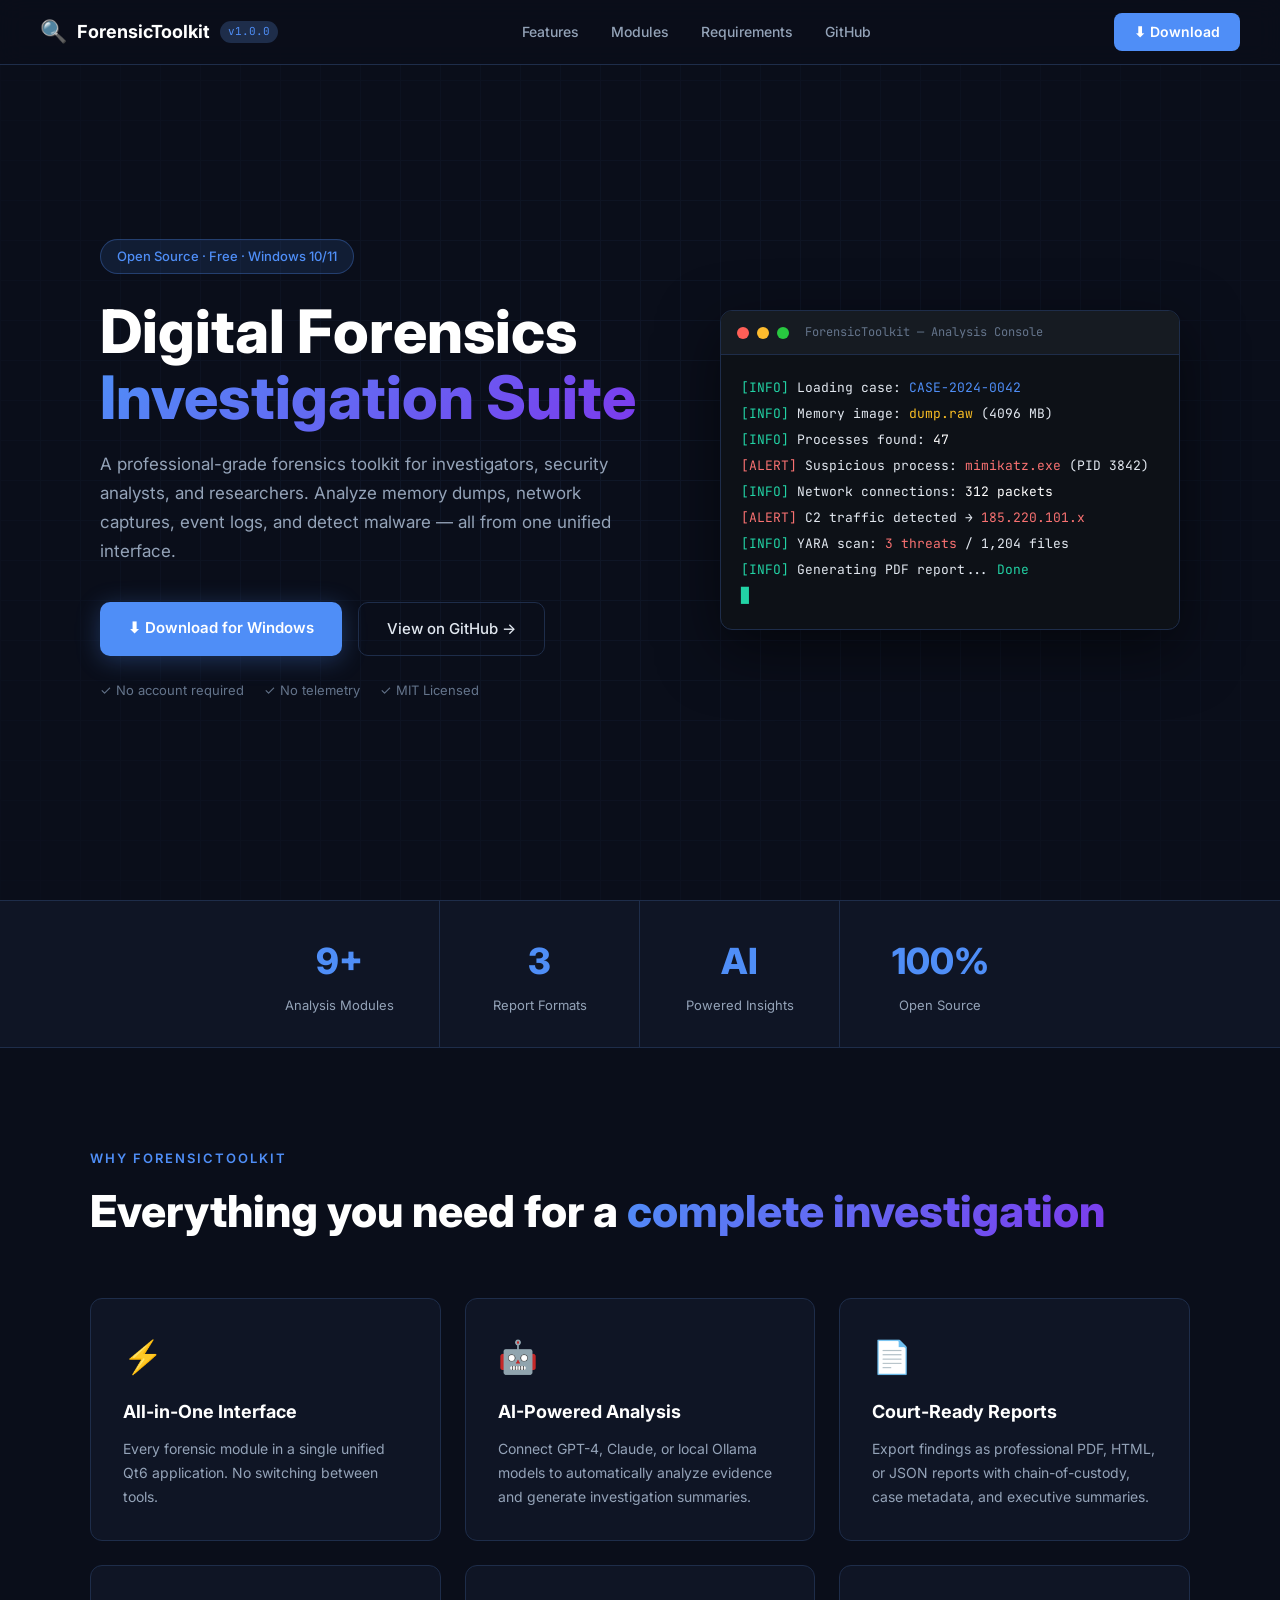
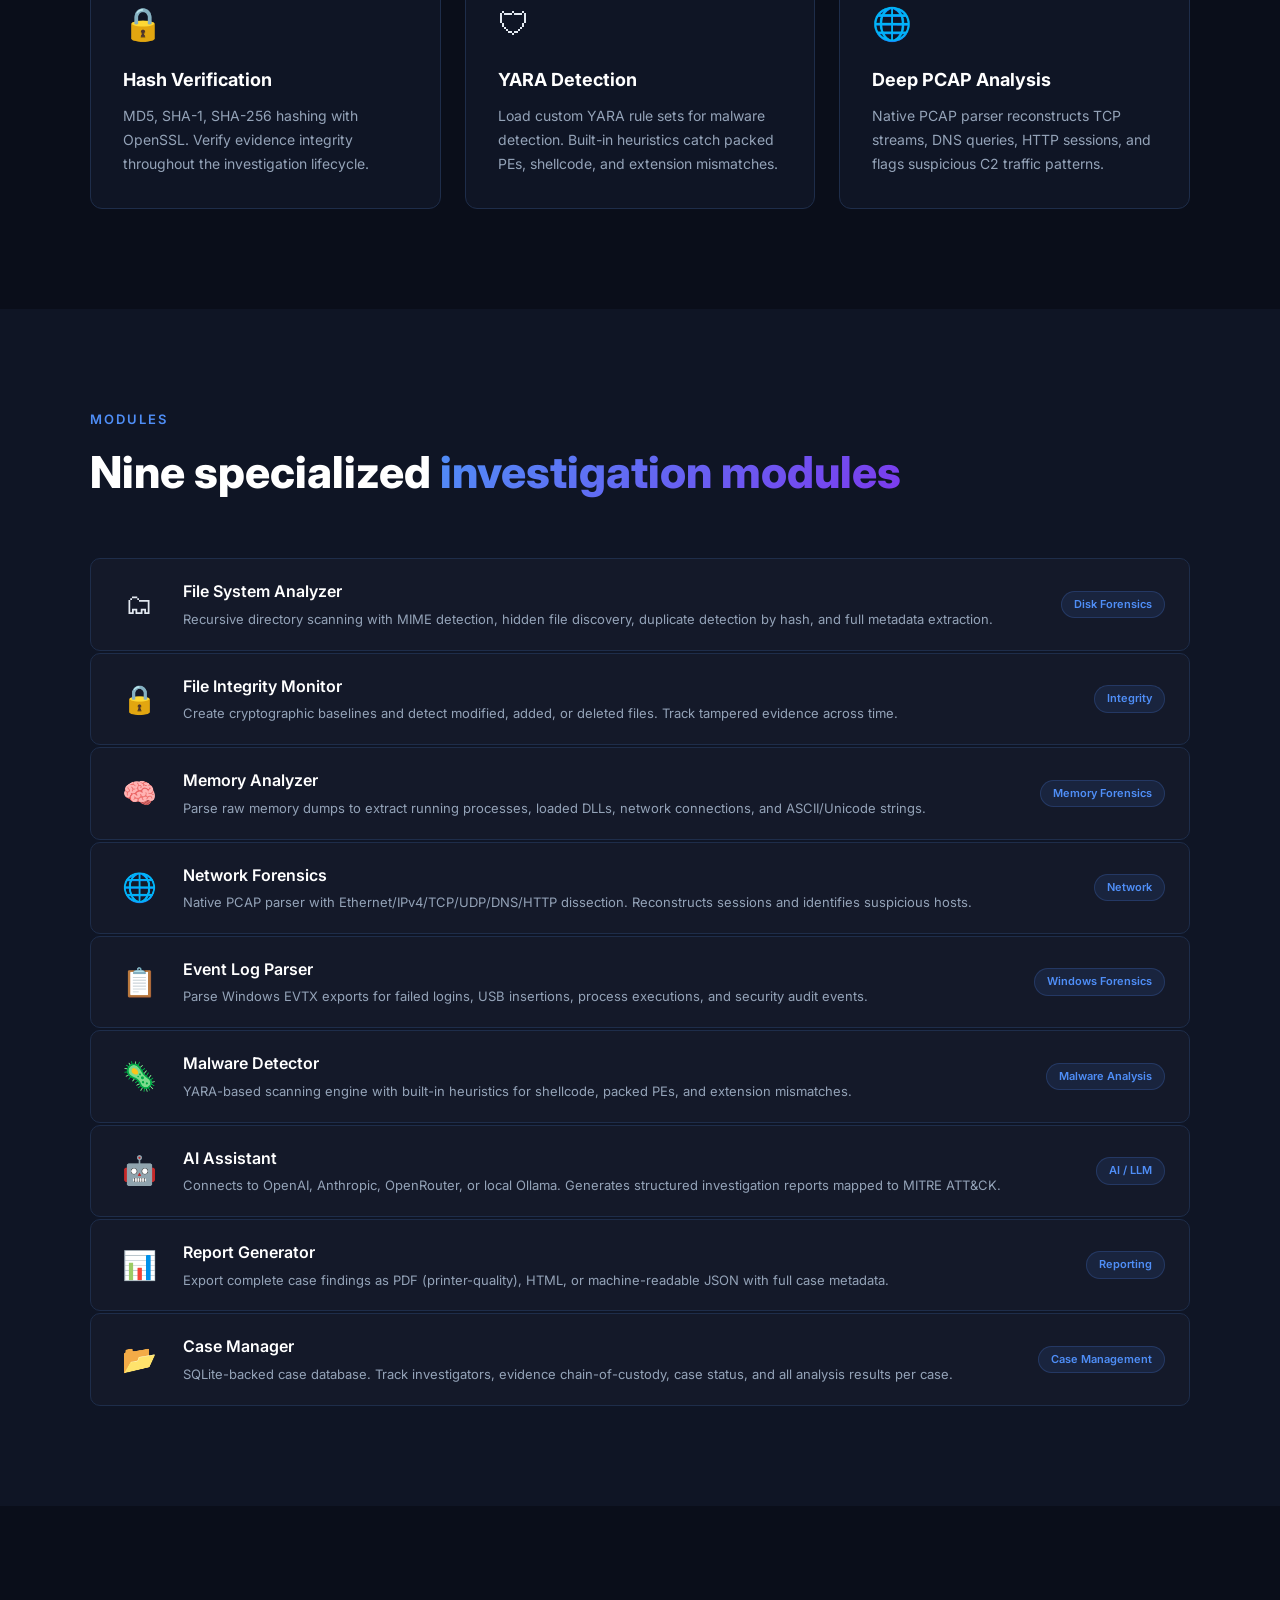
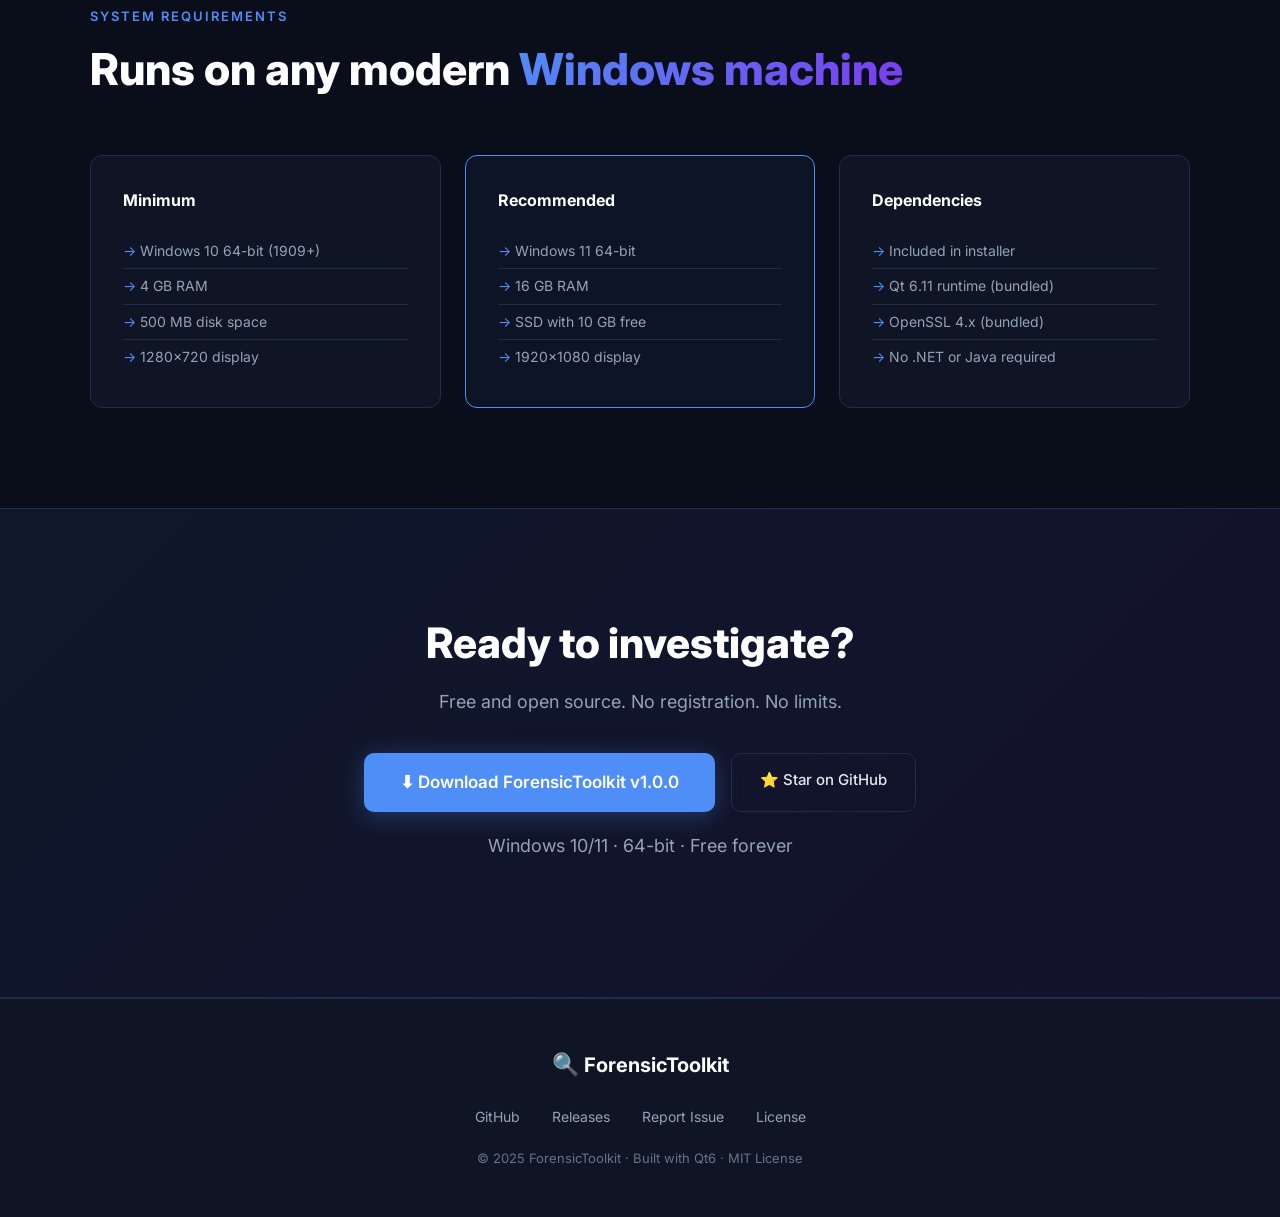
==== docs/index.html @ b9ca0e66 "Add product landing page" ====
<!DOCTYPE html>
<html lang="en">
<head>
  <meta charset="UTF-8" />
  <meta name="viewport" content="width=device-width, initial-scale=1.0"/>
  <title>ForensicToolkit — Enterprise Digital Forensics for Windows</title>
  <meta name="description" content="Professional open-source digital forensics investigation suite. Analyze memory dumps, PCAP files, event logs, detect malware, and generate court-ready reports."/>
  <meta property="og:title" content="ForensicToolkit — Enterprise Digital Forensics"/>
  <meta property="og:description" content="Open-source forensics toolkit with memory analysis, network forensics, malware detection, and AI-powered investigation reports."/>
  <meta property="og:url" content="https://achyuth69.github.io/ForensicsToolkit"/>
  <link rel="preconnect" href="https://fonts.googleapis.com"/>
  <link href="https://fonts.googleapis.com/css2?family=Inter:wght@300;400;500;600;700;800&family=JetBrains+Mono:wght@400;500&display=swap" rel="stylesheet"/>
  <link rel="stylesheet" href="style.css"/>
</head>
<body>

<!-- NAV -->
<nav class="navbar">
  <div class="nav-inner">
    <div class="nav-logo">
      <span class="logo-icon">🔍</span>
      <span class="logo-text">ForensicToolkit</span>
      <span class="logo-version">v1.0.0</span>
    </div>
    <ul class="nav-links">
      <li><a href="#features">Features</a></li>
      <li><a href="#modules">Modules</a></li>
      <li><a href="#requirements">Requirements</a></li>
      <li><a href="https://github.com/Achyuth69/ForensicsToolkit" target="_blank">GitHub</a></li>
    </ul>
    <a class="btn-nav-download" href="https://github.com/Achyuth69/ForensicsToolkit/releases/latest">
      ⬇ Download
    </a>
  </div>
</nav>

<!-- HERO -->
<section class="hero">
  <div class="hero-bg-grid"></div>
  <div class="hero-inner">
    <div class="hero-badge">Open Source · Free · Windows 10/11</div>
    <h1 class="hero-title">
      Digital Forensics<br/>
      <span class="gradient-text">Investigation Suite</span>
    </h1>
    <p class="hero-subtitle">
      A professional-grade forensics toolkit for investigators, security analysts, and researchers.
      Analyze memory dumps, network captures, event logs, and detect malware — all from one unified interface.
    </p>
    <div class="hero-actions">
      <a class="btn-primary" href="https://github.com/Achyuth69/ForensicsToolkit/releases/latest">
        ⬇ Download for Windows
      </a>
      <a class="btn-secondary" href="https://github.com/Achyuth69/ForensicsToolkit" target="_blank">
        View on GitHub →
      </a>
    </div>
    <div class="hero-meta">
      <span>✓ No account required</span>
      <span>✓ No telemetry</span>
      <span>✓ MIT Licensed</span>
    </div>
  </div>
  <div class="hero-terminal">
    <div class="terminal-bar">
      <span class="dot red"></span><span class="dot yellow"></span><span class="dot green"></span>
      <span class="terminal-title">ForensicToolkit — Analysis Console</span>
    </div>
    <div class="terminal-body">
      <p><span class="t-green">[INFO]</span> Loading case: <span class="t-blue">CASE-2024-0042</span></p>
      <p><span class="t-green">[INFO]</span> Memory image: <span class="t-yellow">dump.raw</span> (4096 MB)</p>
      <p><span class="t-green">[INFO]</span> Processes found: <span class="t-white">47</span></p>
      <p><span class="t-red">[ALERT]</span> Suspicious process: <span class="t-red">mimikatz.exe</span> (PID 3842)</p>
      <p><span class="t-green">[INFO]</span> Network connections: <span class="t-white">312 packets</span></p>
      <p><span class="t-red">[ALERT]</span> C2 traffic detected → <span class="t-red">185.220.101.x</span></p>
      <p><span class="t-green">[INFO]</span> YARA scan: <span class="t-red">3 threats</span> / 1,204 files</p>
      <p><span class="t-green">[INFO]</span> Generating PDF report... <span class="t-green">Done</span></p>
      <p class="t-cursor">█</p>
    </div>
  </div>
</section>

<!-- STATS -->
<section class="stats-bar">
  <div class="stat"><span class="stat-num">9+</span><span class="stat-label">Analysis Modules</span></div>
  <div class="stat"><span class="stat-num">3</span><span class="stat-label">Report Formats</span></div>
  <div class="stat"><span class="stat-num">AI</span><span class="stat-label">Powered Insights</span></div>
  <div class="stat"><span class="stat-num">100%</span><span class="stat-label">Open Source</span></div>
</section>

<!-- FEATURES -->
<section class="section" id="features">
  <div class="section-inner">
    <div class="section-label">Why ForensicToolkit</div>
    <h2 class="section-title">Everything you need for a <span class="gradient-text">complete investigation</span></h2>
    <div class="features-grid">
      <div class="feature-card">
        <div class="feature-icon">⚡</div>
        <h3>All-in-One Interface</h3>
        <p>Every forensic module in a single unified Qt6 application. No switching between tools.</p>
      </div>
      <div class="feature-card">
        <div class="feature-icon">🤖</div>
        <h3>AI-Powered Analysis</h3>
        <p>Connect GPT-4, Claude, or local Ollama models to automatically analyze evidence and generate investigation summaries.</p>
      </div>
      <div class="feature-card">
        <div class="feature-icon">📄</div>
        <h3>Court-Ready Reports</h3>
        <p>Export findings as professional PDF, HTML, or JSON reports with chain-of-custody, case metadata, and executive summaries.</p>
      </div>
      <div class="feature-card">
        <div class="feature-icon">🔒</div>
        <h3>Hash Verification</h3>
        <p>MD5, SHA-1, SHA-256 hashing with OpenSSL. Verify evidence integrity throughout the investigation lifecycle.</p>
      </div>
      <div class="feature-card">
        <div class="feature-icon">🛡</div>
        <h3>YARA Detection</h3>
        <p>Load custom YARA rule sets for malware detection. Built-in heuristics catch packed PEs, shellcode, and extension mismatches.</p>
      </div>
      <div class="feature-card">
        <div class="feature-icon">🌐</div>
        <h3>Deep PCAP Analysis</h3>
        <p>Native PCAP parser reconstructs TCP streams, DNS queries, HTTP sessions, and flags suspicious C2 traffic patterns.</p>
      </div>
    </div>
  </div>
</section>

<!-- MODULES -->
<section class="section section-dark" id="modules">
  <div class="section-inner">
    <div class="section-label">Modules</div>
    <h2 class="section-title">Nine specialized <span class="gradient-text">investigation modules</span></h2>
    <div class="modules-list">
      <div class="module-item">
        <span class="module-icon">🗂</span>
        <div class="module-info">
          <h4>File System Analyzer</h4>
          <p>Recursive directory scanning with MIME detection, hidden file discovery, duplicate detection by hash, and full metadata extraction.</p>
        </div>
        <span class="module-tag">Disk Forensics</span>
      </div>
      <div class="module-item">
        <span class="module-icon">🔒</span>
        <div class="module-info">
          <h4>File Integrity Monitor</h4>
          <p>Create cryptographic baselines and detect modified, added, or deleted files. Track tampered evidence across time.</p>
        </div>
        <span class="module-tag">Integrity</span>
      </div>
      <div class="module-item">
        <span class="module-icon">🧠</span>
        <div class="module-info">
          <h4>Memory Analyzer</h4>
          <p>Parse raw memory dumps to extract running processes, loaded DLLs, network connections, and ASCII/Unicode strings.</p>
        </div>
        <span class="module-tag">Memory Forensics</span>
      </div>
      <div class="module-item">
        <span class="module-icon">🌐</span>
        <div class="module-info">
          <h4>Network Forensics</h4>
          <p>Native PCAP parser with Ethernet/IPv4/TCP/UDP/DNS/HTTP dissection. Reconstructs sessions and identifies suspicious hosts.</p>
        </div>
        <span class="module-tag">Network</span>
      </div>
      <div class="module-item">
        <span class="module-icon">📋</span>
        <div class="module-info">
          <h4>Event Log Parser</h4>
          <p>Parse Windows EVTX exports for failed logins, USB insertions, process executions, and security audit events.</p>
        </div>
        <span class="module-tag">Windows Forensics</span>
      </div>
      <div class="module-item">
        <span class="module-icon">🦠</span>
        <div class="module-info">
          <h4>Malware Detector</h4>
          <p>YARA-based scanning engine with built-in heuristics for shellcode, packed PEs, and extension mismatches.</p>
        </div>
        <span class="module-tag">Malware Analysis</span>
      </div>
      <div class="module-item">
        <span class="module-icon">🤖</span>
        <div class="module-info">
          <h4>AI Assistant</h4>
          <p>Connects to OpenAI, Anthropic, OpenRouter, or local Ollama. Generates structured investigation reports mapped to MITRE ATT&CK.</p>
        </div>
        <span class="module-tag">AI / LLM</span>
      </div>
      <div class="module-item">
        <span class="module-icon">📊</span>
        <div class="module-info">
          <h4>Report Generator</h4>
          <p>Export complete case findings as PDF (printer-quality), HTML, or machine-readable JSON with full case metadata.</p>
        </div>
        <span class="module-tag">Reporting</span>
      </div>
      <div class="module-item">
        <span class="module-icon">📂</span>
        <div class="module-info">
          <h4>Case Manager</h4>
          <p>SQLite-backed case database. Track investigators, evidence chain-of-custody, case status, and all analysis results per case.</p>
        </div>
        <span class="module-tag">Case Management</span>
      </div>
    </div>
  </div>
</section>

<!-- REQUIREMENTS -->
<section class="section" id="requirements">
  <div class="section-inner">
    <div class="section-label">System Requirements</div>
    <h2 class="section-title">Runs on any modern <span class="gradient-text">Windows machine</span></h2>
    <div class="req-grid">
      <div class="req-card">
        <h4>Minimum</h4>
        <ul>
          <li>Windows 10 64-bit (1909+)</li>
          <li>4 GB RAM</li>
          <li>500 MB disk space</li>
          <li>1280×720 display</li>
        </ul>
      </div>
      <div class="req-card req-card-highlight">
        <h4>Recommended</h4>
        <ul>
          <li>Windows 11 64-bit</li>
          <li>16 GB RAM</li>
          <li>SSD with 10 GB free</li>
          <li>1920×1080 display</li>
        </ul>
      </div>
      <div class="req-card">
        <h4>Dependencies</h4>
        <ul>
          <li>Included in installer</li>
          <li>Qt 6.11 runtime (bundled)</li>
          <li>OpenSSL 4.x (bundled)</li>
          <li>No .NET or Java required</li>
        </ul>
      </div>
    </div>
  </div>
</section>

<!-- CTA -->
<section class="cta-section">
  <div class="cta-inner">
    <h2>Ready to investigate?</h2>
    <p>Free and open source. No registration. No limits.</p>
    <div class="cta-actions">
      <a class="btn-primary btn-large" href="https://github.com/Achyuth69/ForensicsToolkit/releases/latest">
        ⬇ Download ForensicToolkit v1.0.0
      </a>
      <a class="btn-secondary" href="https://github.com/Achyuth69/ForensicsToolkit" target="_blank">
        ⭐ Star on GitHub
      </a>
    </div>
    <p class="cta-note">Windows 10/11 · 64-bit · Free forever</p>
  </div>
</section>

<!-- FOOTER -->
<footer class="footer">
  <div class="footer-inner">
    <div class="footer-logo">
      <span class="logo-icon">🔍</span> ForensicToolkit
    </div>
    <div class="footer-links">
      <a href="https://github.com/Achyuth69/ForensicsToolkit" target="_blank">GitHub</a>
      <a href="https://github.com/Achyuth69/ForensicsToolkit/releases" target="_blank">Releases</a>
      <a href="https://github.com/Achyuth69/ForensicsToolkit/issues" target="_blank">Report Issue</a>
      <a href="https://github.com/Achyuth69/ForensicsToolkit/blob/main/LICENSE" target="_blank">License</a>
    </div>
    <p class="footer-copy">© 2025 ForensicToolkit · Built with Qt6 · MIT License</p>
  </div>
</footer>

<script src="script.js"></script>
</body>
</html>
---- docs/style.css ----
:root {
  --bg: #0a0e1a;
  --bg2: #0f1525;
  --bg3: #141929;
  --border: #1e2d4a;
  --accent: #4f8ef7;
  --accent2: #7c3aed;
  --green: #22d3a5;
  --red: #f87171;
  --yellow: #fbbf24;
  --text: #e2e8f0;
  --text2: #94a3b8;
  --text3: #64748b;
}

* { box-sizing: border-box; margin: 0; padding: 0; }

html { scroll-behavior: smooth; }

body {
  font-family: 'Inter', sans-serif;
  background: var(--bg);
  color: var(--text);
  line-height: 1.6;
  overflow-x: hidden;
}

a { color: var(--accent); text-decoration: none; }
a:hover { color: #fff; }

/* NAVBAR */
.navbar {
  position: fixed; top: 0; left: 0; right: 0; z-index: 100;
  background: rgba(10,14,26,0.9);
  backdrop-filter: blur(12px);
  border-bottom: 1px solid var(--border);
  padding: 0 24px;
}
.nav-inner {
  max-width: 1200px; margin: 0 auto;
  display: flex; align-items: center; justify-content: space-between;
  height: 64px;
}
.nav-logo { display: flex; align-items: center; gap: 10px; }
.logo-icon { font-size: 22px; }
.logo-text { font-size: 18px; font-weight: 700; color: #fff; }
.logo-version {
  font-size: 11px; background: var(--border);
  color: var(--accent); padding: 2px 8px; border-radius: 20px;
  font-family: 'JetBrains Mono', monospace;
}
.nav-links { display: flex; gap: 32px; list-style: none; }
.nav-links a { color: var(--text2); font-size: 14px; font-weight: 500; transition: color 0.2s; }
.nav-links a:hover { color: #fff; }
.btn-nav-download {
  background: var(--accent); color: #fff;
  padding: 8px 20px; border-radius: 8px;
  font-size: 14px; font-weight: 600; transition: all 0.2s;
}
.btn-nav-download:hover { background: #3b7de8; transform: translateY(-1px); }

/* HERO */
.hero {
  min-height: 100vh; padding: 120px 24px 80px;
  display: flex; align-items: center; justify-content: center;
  gap: 60px; flex-wrap: wrap;
  position: relative; overflow: hidden;
}
.hero-bg-grid {
  position: absolute; inset: 0;
  background-image:
    linear-gradient(var(--border) 1px, transparent 1px),
    linear-gradient(90deg, var(--border) 1px, transparent 1px);
  background-size: 40px 40px;
  opacity: 0.3;
  mask-image: radial-gradient(ellipse 80% 80% at 50% 50%, black, transparent);
}
.hero-inner { max-width: 560px; position: relative; }
.hero-badge {
  display: inline-block;
  background: rgba(79,142,247,0.12);
  border: 1px solid rgba(79,142,247,0.3);
  color: var(--accent); font-size: 13px; font-weight: 500;
  padding: 6px 16px; border-radius: 20px; margin-bottom: 24px;
}
.hero-title {
  font-size: clamp(36px, 5vw, 60px);
  font-weight: 800; line-height: 1.1;
  color: #fff; margin-bottom: 20px;
}
.gradient-text {
  background: linear-gradient(135deg, var(--accent), var(--accent2));
  -webkit-background-clip: text; -webkit-text-fill-color: transparent;
  background-clip: text;
}
.hero-subtitle {
  font-size: 17px; color: var(--text2); line-height: 1.7;
  margin-bottom: 36px;
}
.hero-actions { display: flex; gap: 16px; flex-wrap: wrap; margin-bottom: 24px; }
.btn-primary {
  background: var(--accent); color: #fff;
  padding: 14px 28px; border-radius: 10px;
  font-size: 15px; font-weight: 600;
  transition: all 0.2s; display: inline-block;
  box-shadow: 0 4px 24px rgba(79,142,247,0.3);
}
.btn-primary:hover { background: #3b7de8; transform: translateY(-2px); color: #fff; }
.btn-large { padding: 16px 36px; font-size: 17px; }
.btn-secondary {
  background: transparent; color: var(--text);
  padding: 14px 28px; border-radius: 10px;
  font-size: 15px; font-weight: 500;
  border: 1px solid var(--border); transition: all 0.2s; display: inline-block;
}
.btn-secondary:hover { border-color: var(--accent); color: var(--accent); }
.hero-meta { display: flex; gap: 20px; flex-wrap: wrap; }
.hero-meta span { font-size: 13px; color: var(--text3); }

/* TERMINAL */
.hero-terminal {
  width: 460px; min-width: 300px;
  background: #0d1117; border: 1px solid var(--border);
  border-radius: 12px; overflow: hidden;
  box-shadow: 0 20px 60px rgba(0,0,0,0.5);
  position: relative;
}
.terminal-bar {
  background: #161b22; padding: 12px 16px;
  display: flex; align-items: center; gap: 8px;
  border-bottom: 1px solid var(--border);
}
.dot { width: 12px; height: 12px; border-radius: 50%; display: inline-block; }
.dot.red { background: #ff5f57; }
.dot.yellow { background: #febc2e; }
.dot.green { background: #28c840; }
.terminal-title { font-size: 12px; color: var(--text3); margin-left: 8px; font-family: 'JetBrains Mono', monospace; }
.terminal-body {
  padding: 20px; font-family: 'JetBrains Mono', monospace;
  font-size: 13px; line-height: 2;
}
.t-green { color: var(--green); }
.t-blue  { color: var(--accent); }
.t-red   { color: var(--red); }
.t-yellow{ color: var(--yellow); }
.t-white { color: #fff; }
.t-cursor { animation: blink 1s infinite; color: var(--green); }
@keyframes blink { 0%,100%{opacity:1} 50%{opacity:0} }

/* STATS */
.stats-bar {
  display: flex; justify-content: center; gap: 0;
  background: var(--bg2); border-top: 1px solid var(--border);
  border-bottom: 1px solid var(--border);
}
.stat {
  flex: 1; max-width: 200px; text-align: center;
  padding: 32px 16px; border-right: 1px solid var(--border);
}
.stat:last-child { border-right: none; }
.stat-num { display: block; font-size: 36px; font-weight: 800; color: var(--accent); }
.stat-label { font-size: 13px; color: var(--text2); margin-top: 4px; display: block; }

/* SECTIONS */
.section { padding: 100px 24px; }
.section-dark { background: var(--bg2); }
.section-inner { max-width: 1100px; margin: 0 auto; }
.section-label {
  font-size: 13px; font-weight: 600; letter-spacing: 2px;
  text-transform: uppercase; color: var(--accent); margin-bottom: 16px;
}
.section-title {
  font-size: clamp(28px, 4vw, 44px); font-weight: 800;
  color: #fff; margin-bottom: 60px; line-height: 1.2;
}

/* FEATURES GRID */
.features-grid {
  display: grid; grid-template-columns: repeat(auto-fit, minmax(300px, 1fr)); gap: 24px;
}
.feature-card {
  background: var(--bg2); border: 1px solid var(--border);
  border-radius: 12px; padding: 32px;
  transition: border-color 0.2s, transform 0.2s;
}
.feature-card:hover { border-color: var(--accent); transform: translateY(-4px); }
.feature-icon { font-size: 32px; margin-bottom: 16px; display: block; }
.feature-card h3 { font-size: 18px; font-weight: 700; color: #fff; margin-bottom: 10px; }
.feature-card p { font-size: 14px; color: var(--text2); line-height: 1.7; }

/* MODULES */
.modules-list { display: flex; flex-direction: column; gap: 2px; }
.module-item {
  display: flex; align-items: center; gap: 20px;
  background: var(--bg3); border: 1px solid var(--border);
  border-radius: 10px; padding: 20px 24px;
  transition: border-color 0.2s;
}
.module-item:hover { border-color: var(--accent); }
.module-icon { font-size: 28px; width: 48px; text-align: center; flex-shrink: 0; }
.module-info { flex: 1; }
.module-info h4 { font-size: 16px; font-weight: 600; color: #fff; margin-bottom: 4px; }
.module-info p { font-size: 13px; color: var(--text2); }
.module-tag {
  font-size: 11px; font-weight: 600;
  background: rgba(79,142,247,0.1); color: var(--accent);
  border: 1px solid rgba(79,142,247,0.2);
  padding: 4px 12px; border-radius: 20px; white-space: nowrap; flex-shrink: 0;
}

/* REQUIREMENTS */
.req-grid { display: grid; grid-template-columns: repeat(auto-fit, minmax(260px, 1fr)); gap: 24px; }
.req-card {
  background: var(--bg2); border: 1px solid var(--border);
  border-radius: 12px; padding: 32px;
}
.req-card-highlight { border-color: var(--accent); background: rgba(79,142,247,0.05); }
.req-card h4 { font-size: 16px; font-weight: 700; color: #fff; margin-bottom: 20px; }
.req-card ul { list-style: none; }
.req-card li { font-size: 14px; color: var(--text2); padding: 6px 0; border-bottom: 1px solid var(--border); }
.req-card li::before { content: "→ "; color: var(--accent); }
.req-card li:last-child { border-bottom: none; }

/* CTA */
.cta-section {
  background: linear-gradient(135deg, rgba(79,142,247,0.08), rgba(124,58,237,0.08));
  border-top: 1px solid var(--border); border-bottom: 1px solid var(--border);
  padding: 100px 24px; text-align: center;
}
.cta-inner { max-width: 600px; margin: 0 auto; }
.cta-section h2 { font-size: 42px; font-weight: 800; color: #fff; margin-bottom: 12px; }
.cta-section p { font-size: 18px; color: var(--text2); margin-bottom: 36px; }
.cta-actions { display: flex; gap: 16px; justify-content: center; flex-wrap: wrap; margin-bottom: 20px; }
.cta-note { font-size: 13px; color: var(--text3); }

/* FOOTER */
.footer { background: var(--bg2); border-top: 1px solid var(--border); padding: 48px 24px; }
.footer-inner { max-width: 1100px; margin: 0 auto; text-align: center; }
.footer-logo { font-size: 20px; font-weight: 700; color: #fff; margin-bottom: 24px; }
.footer-links { display: flex; justify-content: center; gap: 32px; flex-wrap: wrap; margin-bottom: 20px; }
.footer-links a { font-size: 14px; color: var(--text2); }
.footer-links a:hover { color: var(--accent); }
.footer-copy { font-size: 13px; color: var(--text3); }

@media (max-width: 768px) {
  .hero { flex-direction: column; padding-top: 100px; }
  .hero-terminal { width: 100%; }
  .nav-links { display: none; }
  .stats-bar { flex-wrap: wrap; }
  .stat { min-width: 50%; }
}
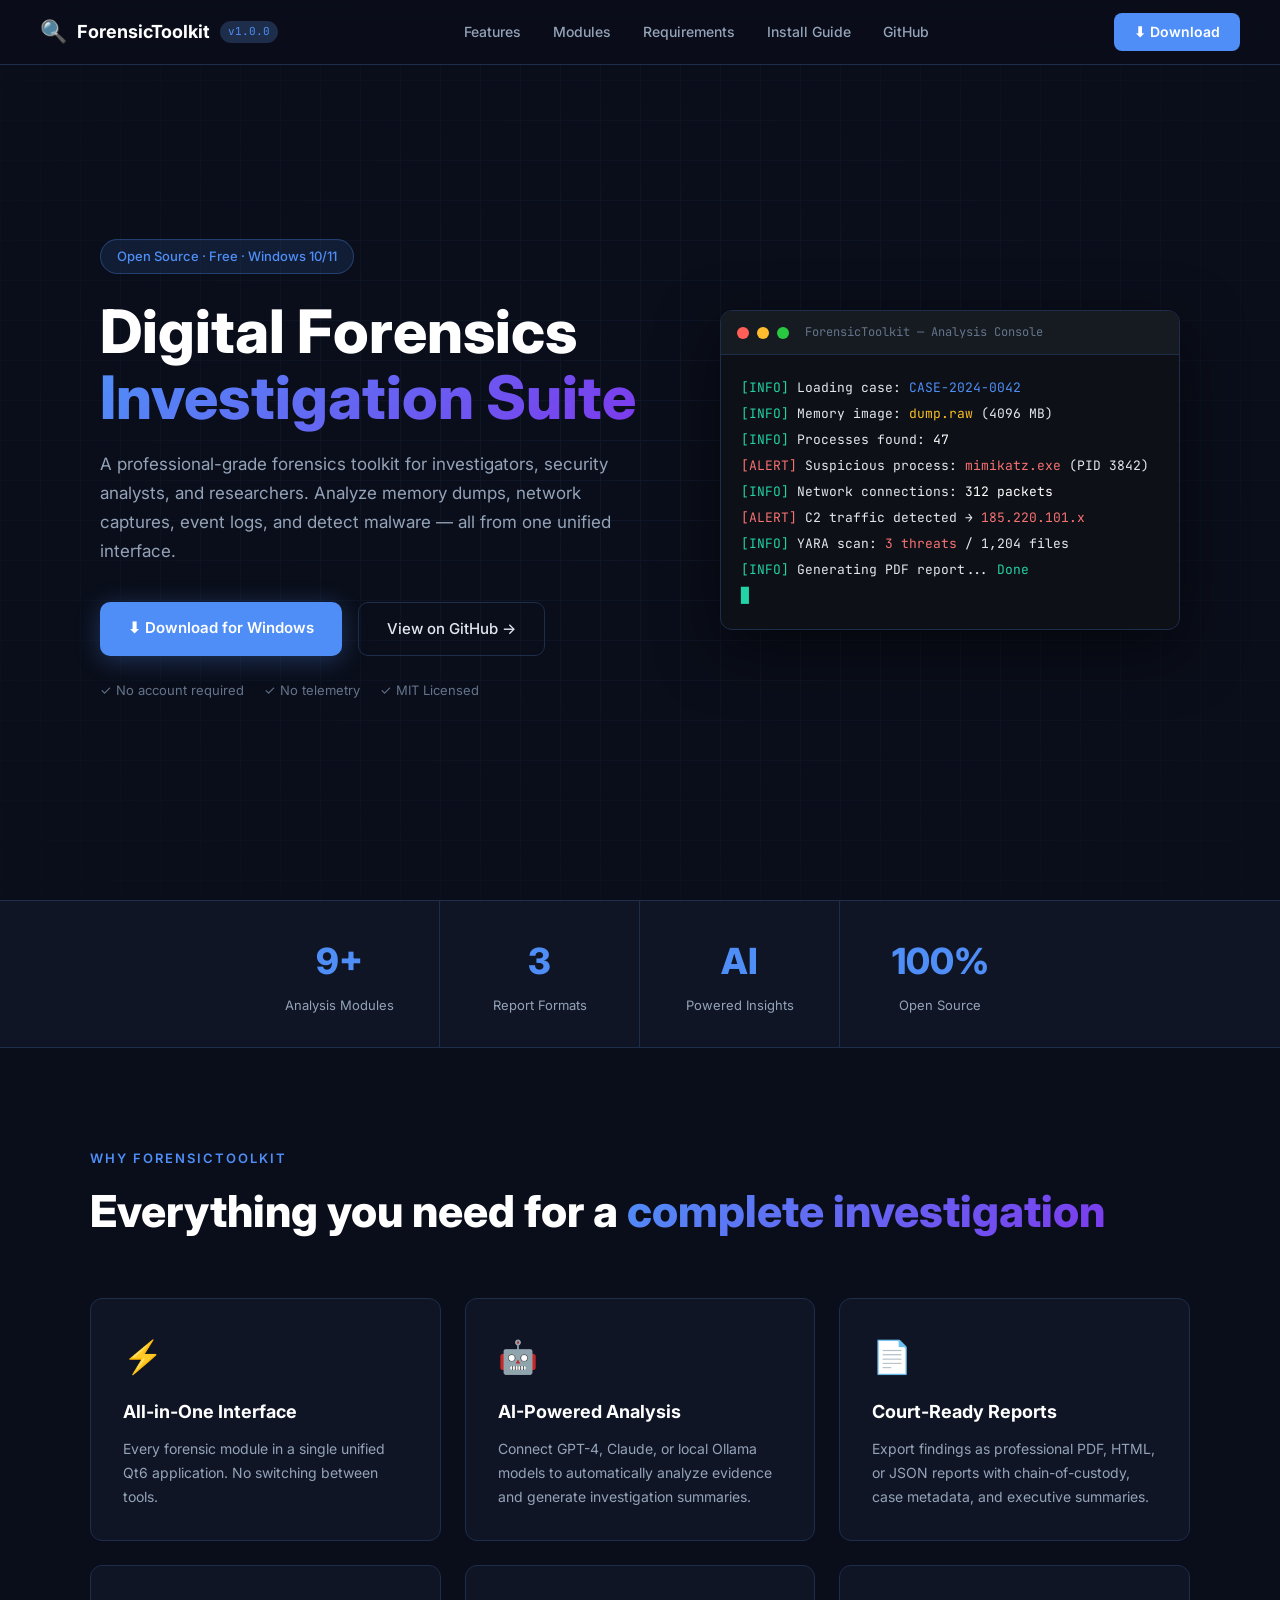
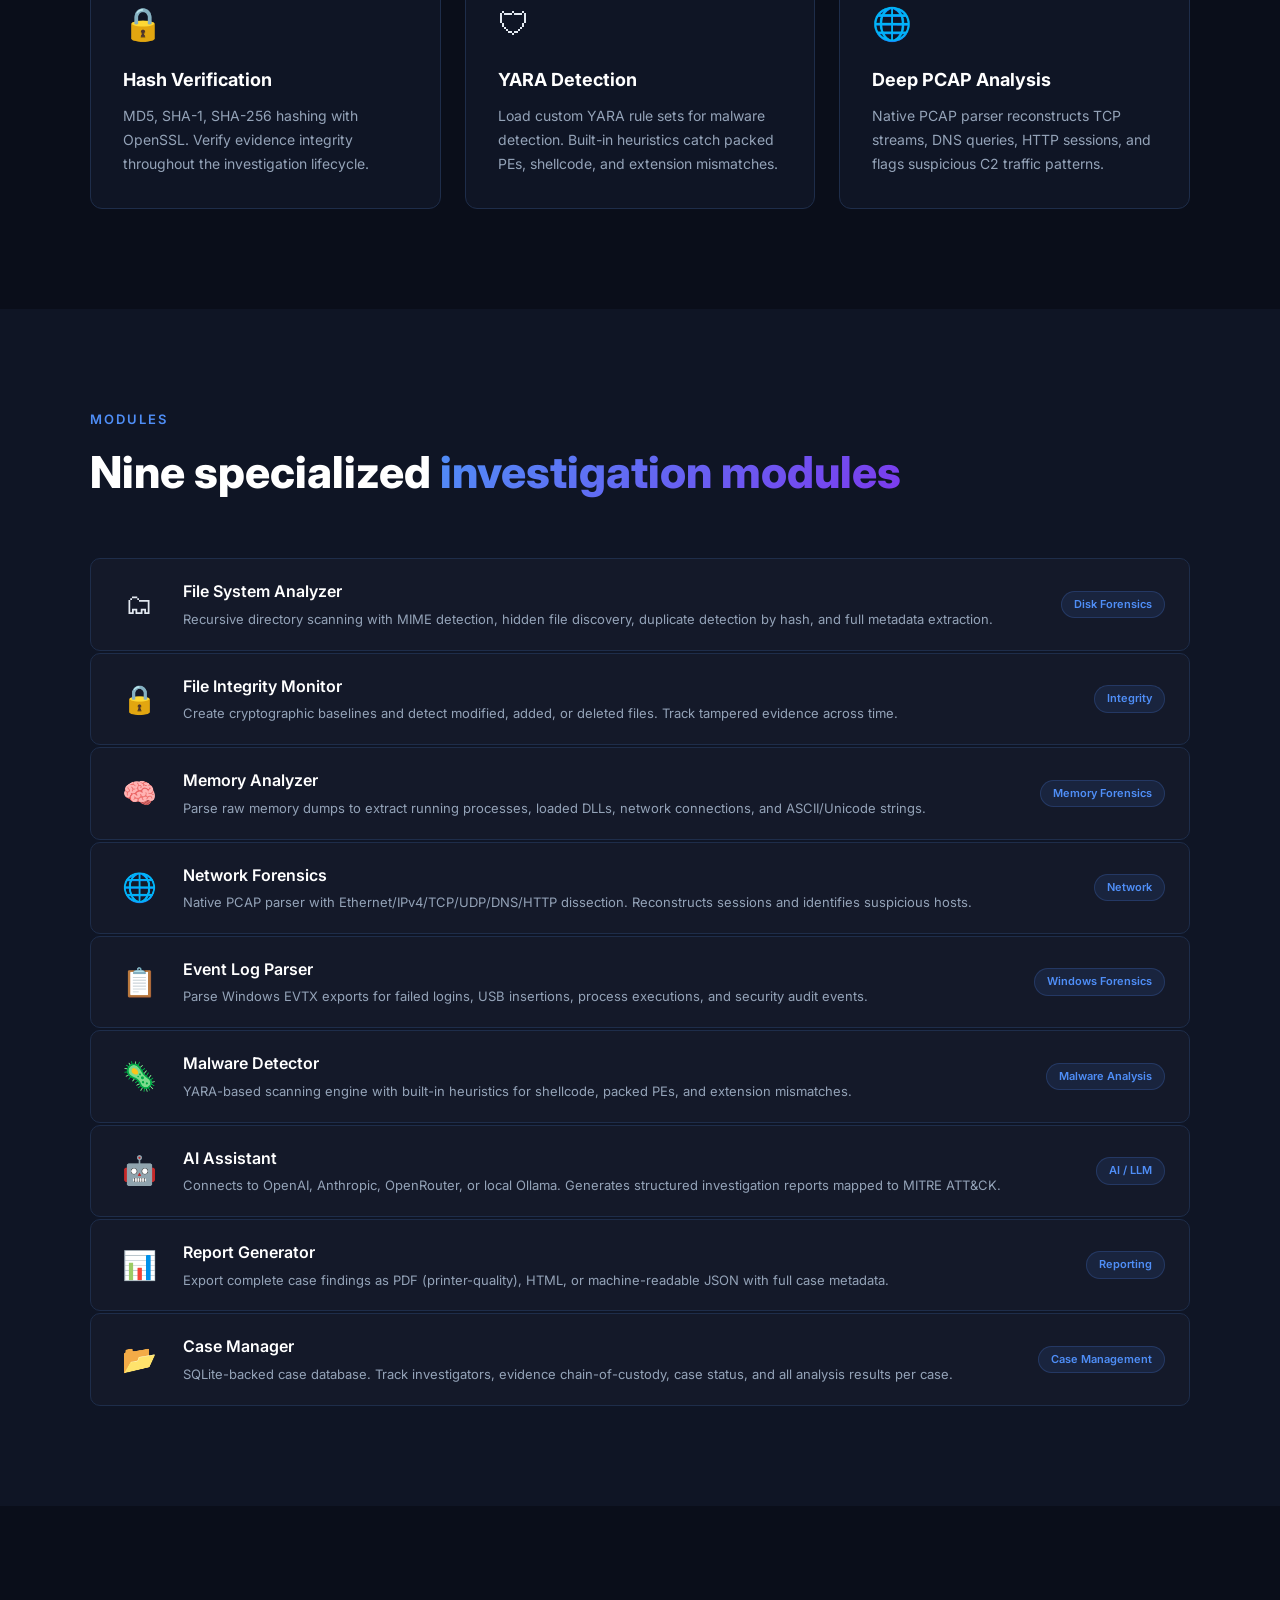
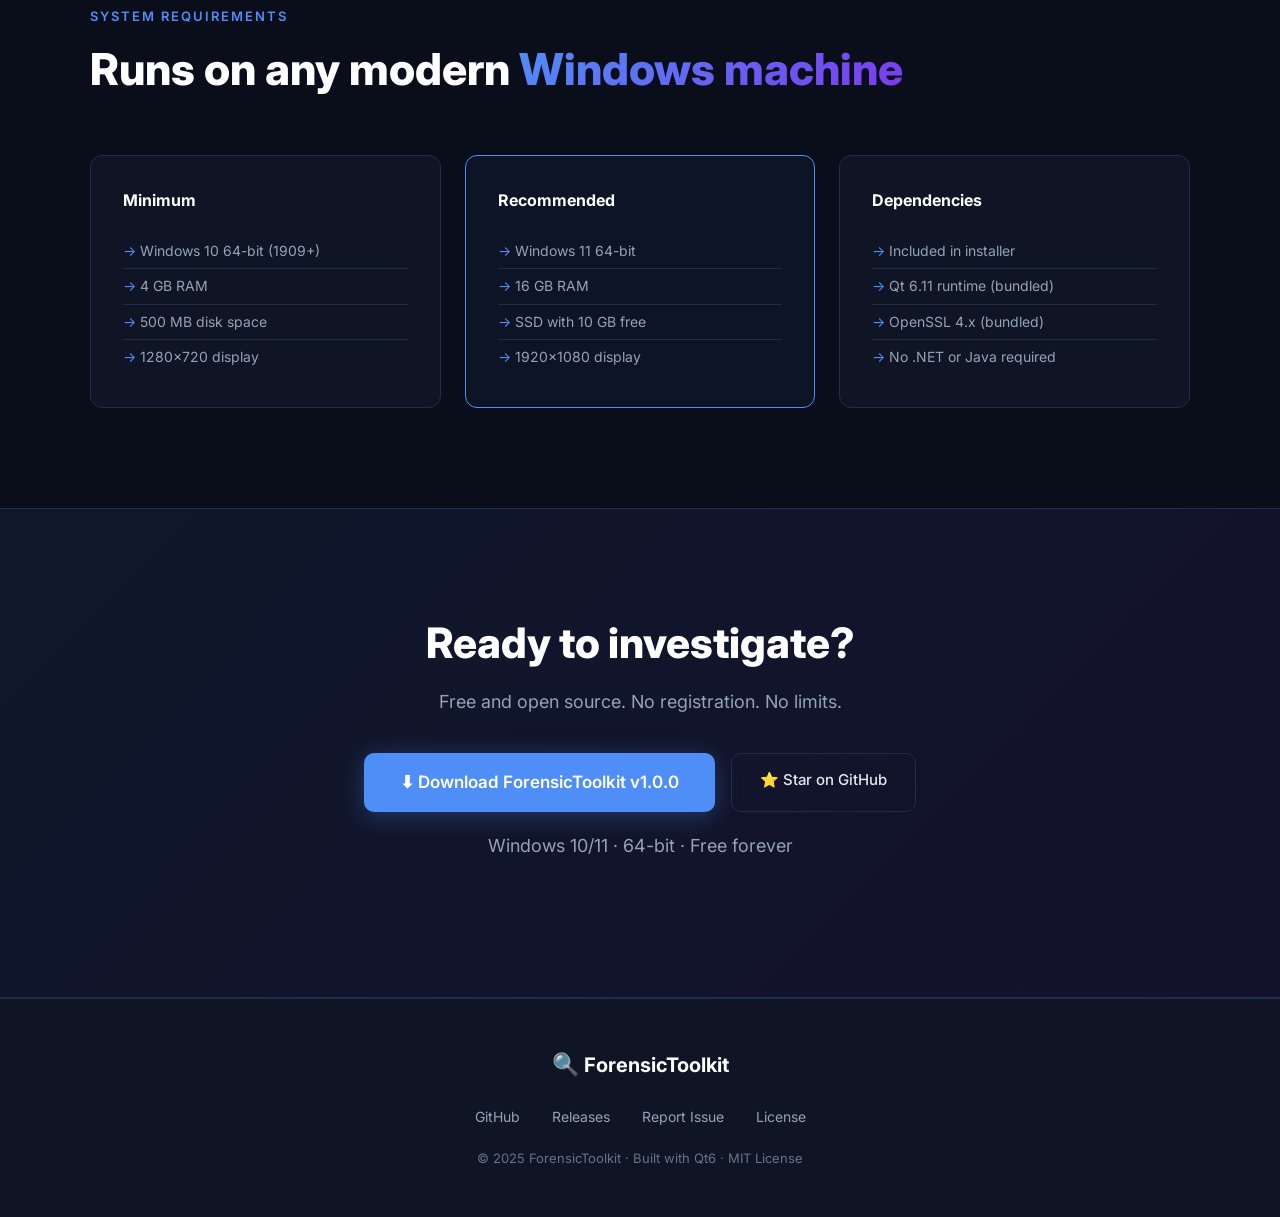
==== commit d47924a9: "Add Install Guide page and nav link" ====
--- a/docs/index.html
+++ b/docs/index.html
@@ -7,7 +7,7 @@
   <meta name="description" content="Professional open-source digital forensics investigation suite. Analyze memory dumps, PCAP files, event logs, detect malware, and generate court-ready reports."/>
   <meta property="og:title" content="ForensicToolkit — Enterprise Digital Forensics"/>
   <meta property="og:description" content="Open-source forensics toolkit with memory analysis, network forensics, malware detection, and AI-powered investigation reports."/>
-  <meta property="og:url" content="https://achyuth69.github.io/ForensicsToolkit"/>
+  <meta property="og:url" content="https://forensics-toolkit-tan.vercel.app"/>
   <link rel="preconnect" href="https://fonts.googleapis.com"/>
   <link href="https://fonts.googleapis.com/css2?family=Inter:wght@300;400;500;600;700;800&family=JetBrains+Mono:wght@400;500&display=swap" rel="stylesheet"/>
   <link rel="stylesheet" href="style.css"/>
@@ -26,9 +26,10 @@
       <li><a href="#features">Features</a></li>
       <li><a href="#modules">Modules</a></li>
       <li><a href="#requirements">Requirements</a></li>
+      <li><a href="install.html">Install Guide</a></li>
       <li><a href="https://github.com/Achyuth69/ForensicsToolkit" target="_blank">GitHub</a></li>
     </ul>
-    <a class="btn-nav-download" href="https://github.com/Achyuth69/ForensicsToolkit/releases/latest">
+    <a class="btn-nav-download" href="https://github.com/Achyuth69/ForensicsToolkit/releases/download/v1.0.0/ForensicToolkit-1.0.0-Setup.exe">
       ⬇ Download
     </a>
   </div>
@@ -48,7 +49,7 @@
       Analyze memory dumps, network captures, event logs, and detect malware — all from one unified interface.
     </p>
     <div class="hero-actions">
-      <a class="btn-primary" href="https://github.com/Achyuth69/ForensicsToolkit/releases/latest">
+      <a class="btn-primary" href="https://github.com/Achyuth69/ForensicsToolkit/releases/download/v1.0.0/ForensicToolkit-1.0.0-Setup.exe">
         ⬇ Download for Windows
       </a>
       <a class="btn-secondary" href="https://github.com/Achyuth69/ForensicsToolkit" target="_blank">
@@ -253,7 +254,7 @@
     <h2>Ready to investigate?</h2>
     <p>Free and open source. No registration. No limits.</p>
     <div class="cta-actions">
-      <a class="btn-primary btn-large" href="https://github.com/Achyuth69/ForensicsToolkit/releases/latest">
+      <a class="btn-primary btn-large" href="https://github.com/Achyuth69/ForensicsToolkit/releases/download/v1.0.0/ForensicToolkit-1.0.0-Setup.exe">
         ⬇ Download ForensicToolkit v1.0.0
       </a>
       <a class="btn-secondary" href="https://github.com/Achyuth69/ForensicsToolkit" target="_blank">
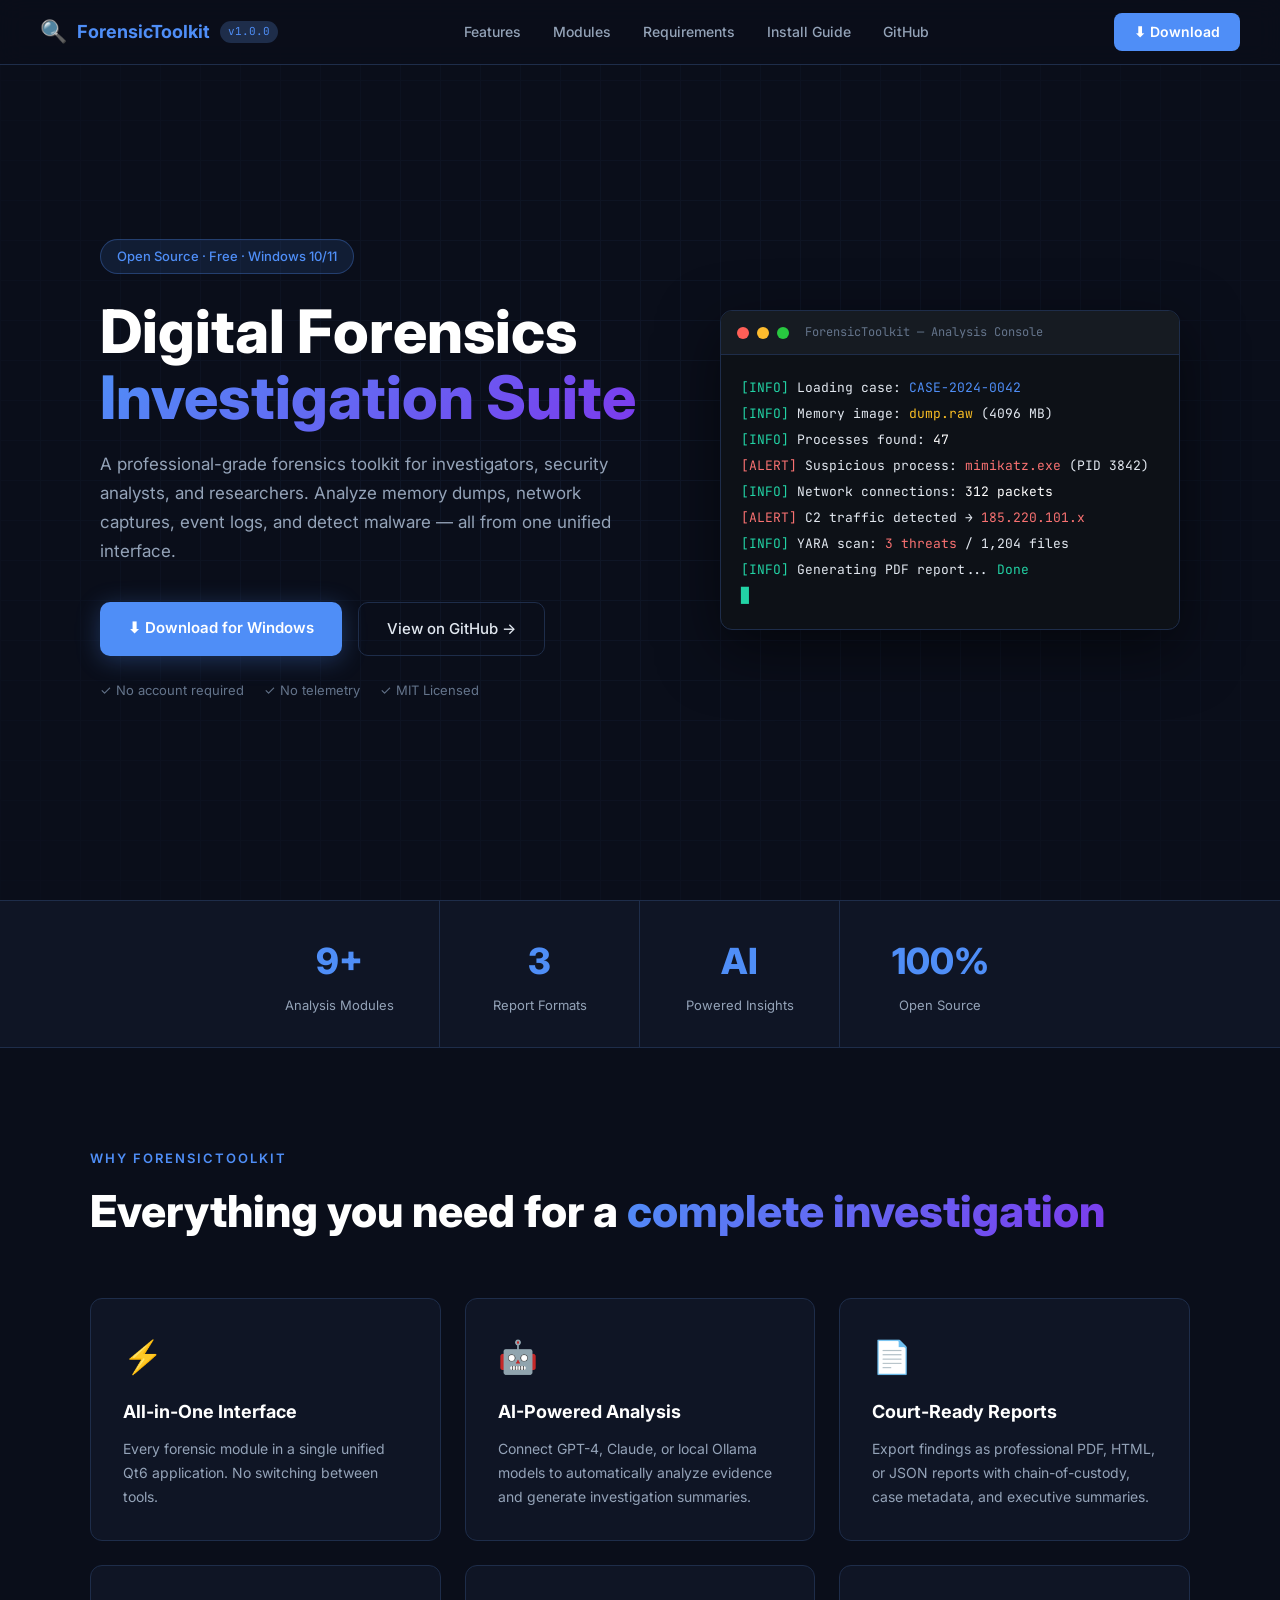
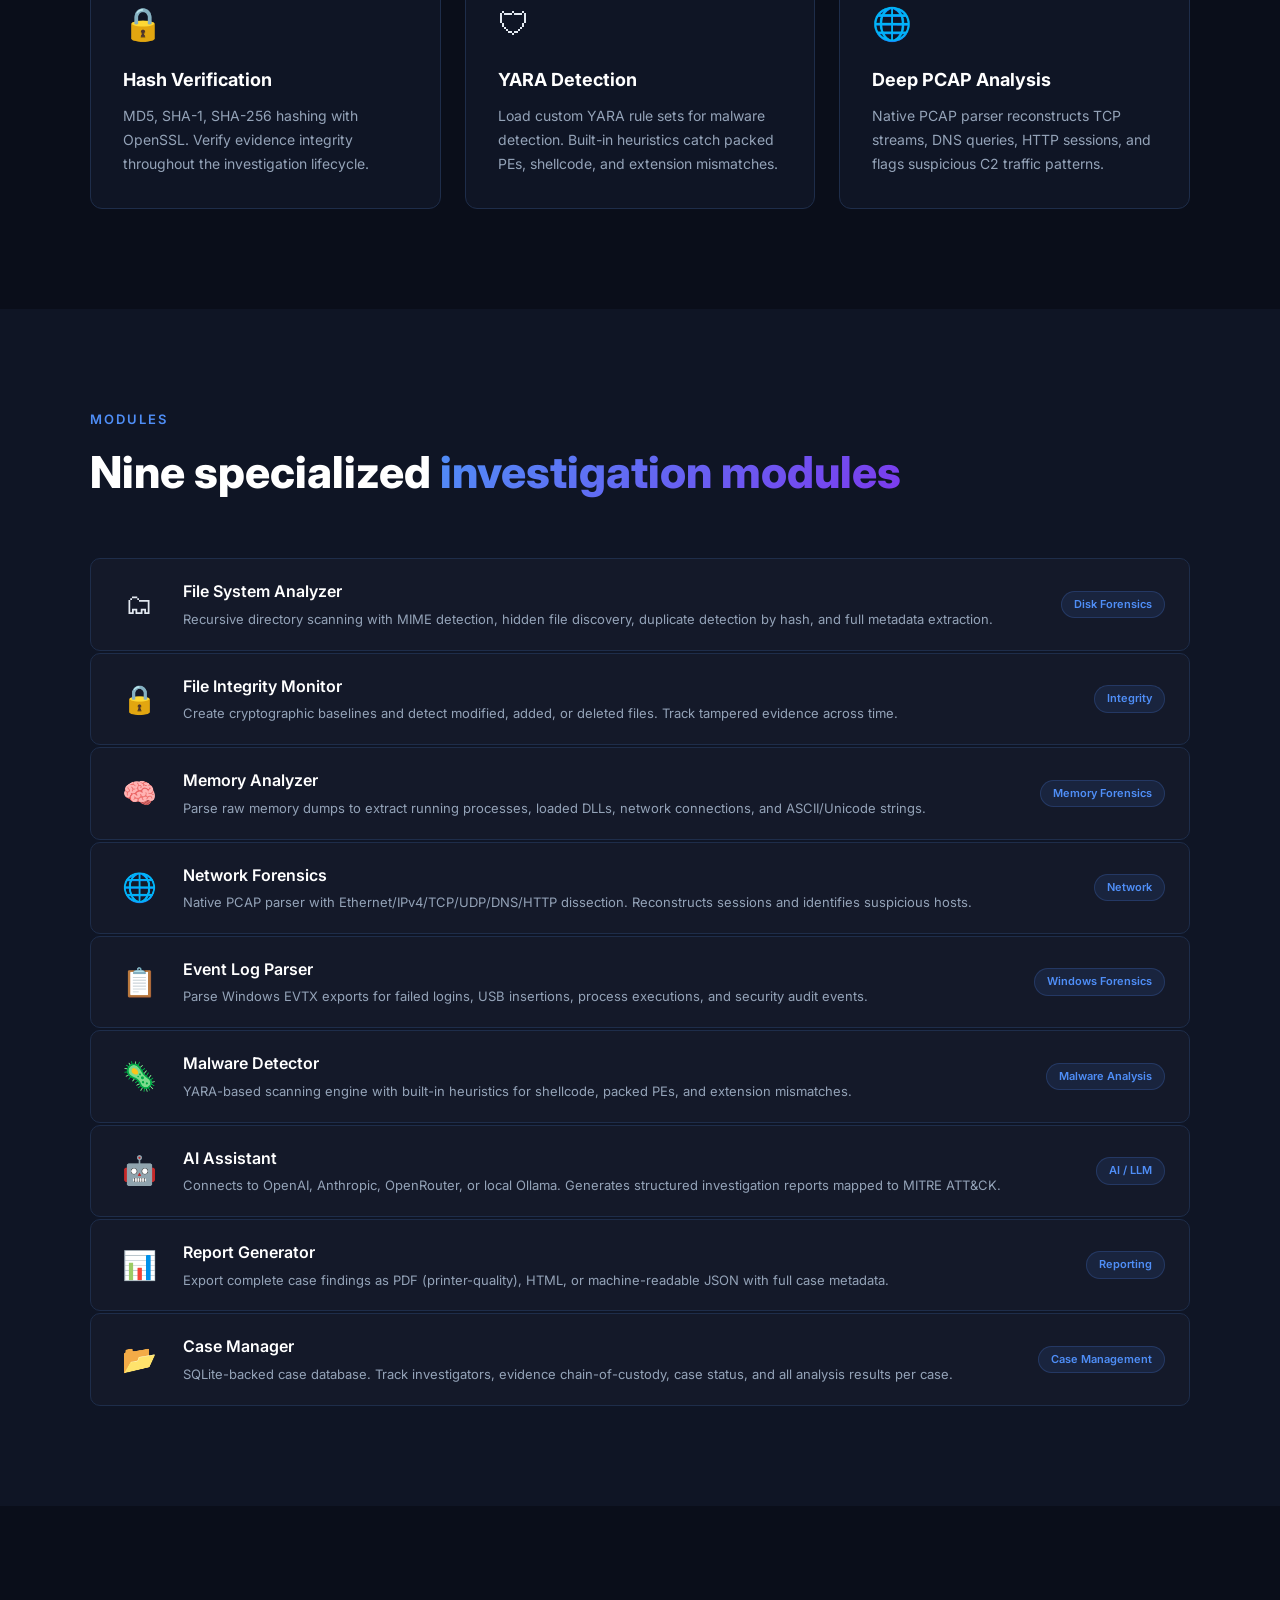
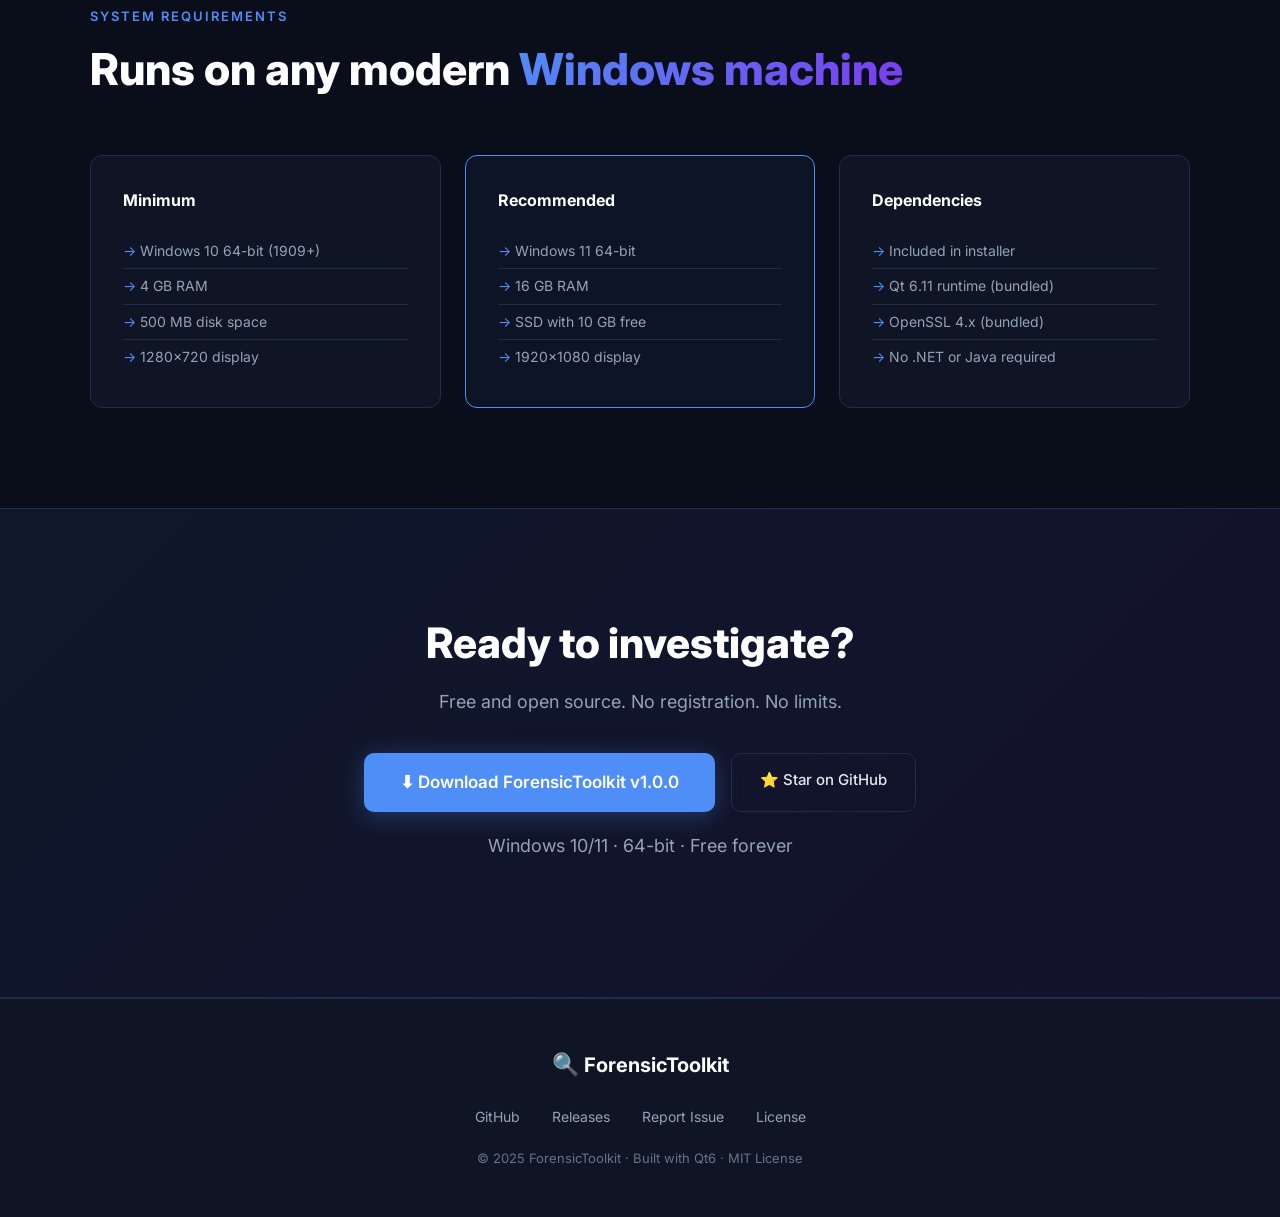
==== commit 95803b95: "Add Install Guide page and nav link" ====
--- a/docs/index.html
+++ b/docs/index.html
@@ -19,7 +19,7 @@
   <div class="nav-inner">
     <div class="nav-logo">
       <span class="logo-icon">🔍</span>
-      <span class="logo-text">ForensicToolkit</span>
+      <span class="logo-text"><a href="#landing">ForensicToolkit</a></span>
       <span class="logo-version">v1.0.0</span>
     </div>
     <ul class="nav-links">
@@ -36,7 +36,7 @@
 </nav>
 
 <!-- HERO -->
-<section class="hero">
+<section class="hero" id="Landing">
   <div class="hero-bg-grid"></div>
   <div class="hero-inner">
     <div class="hero-badge">Open Source · Free · Windows 10/11</div>
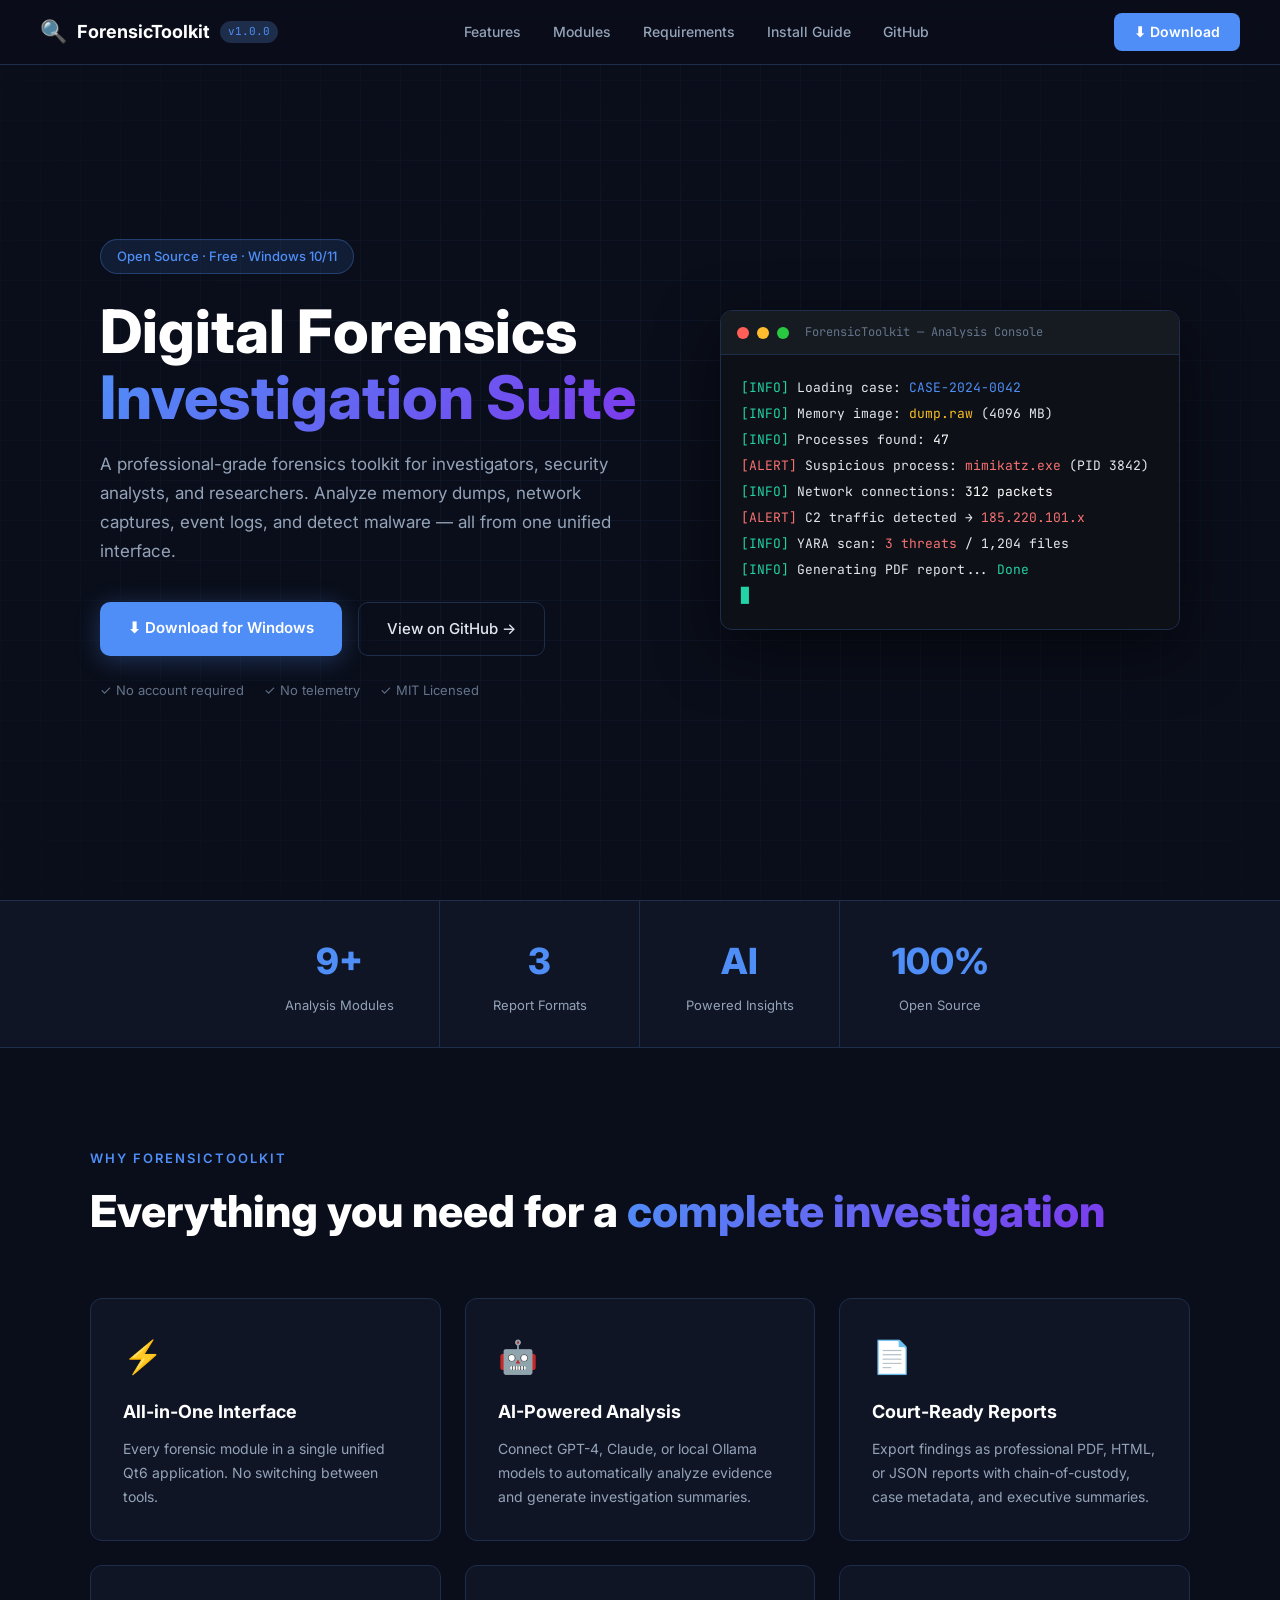
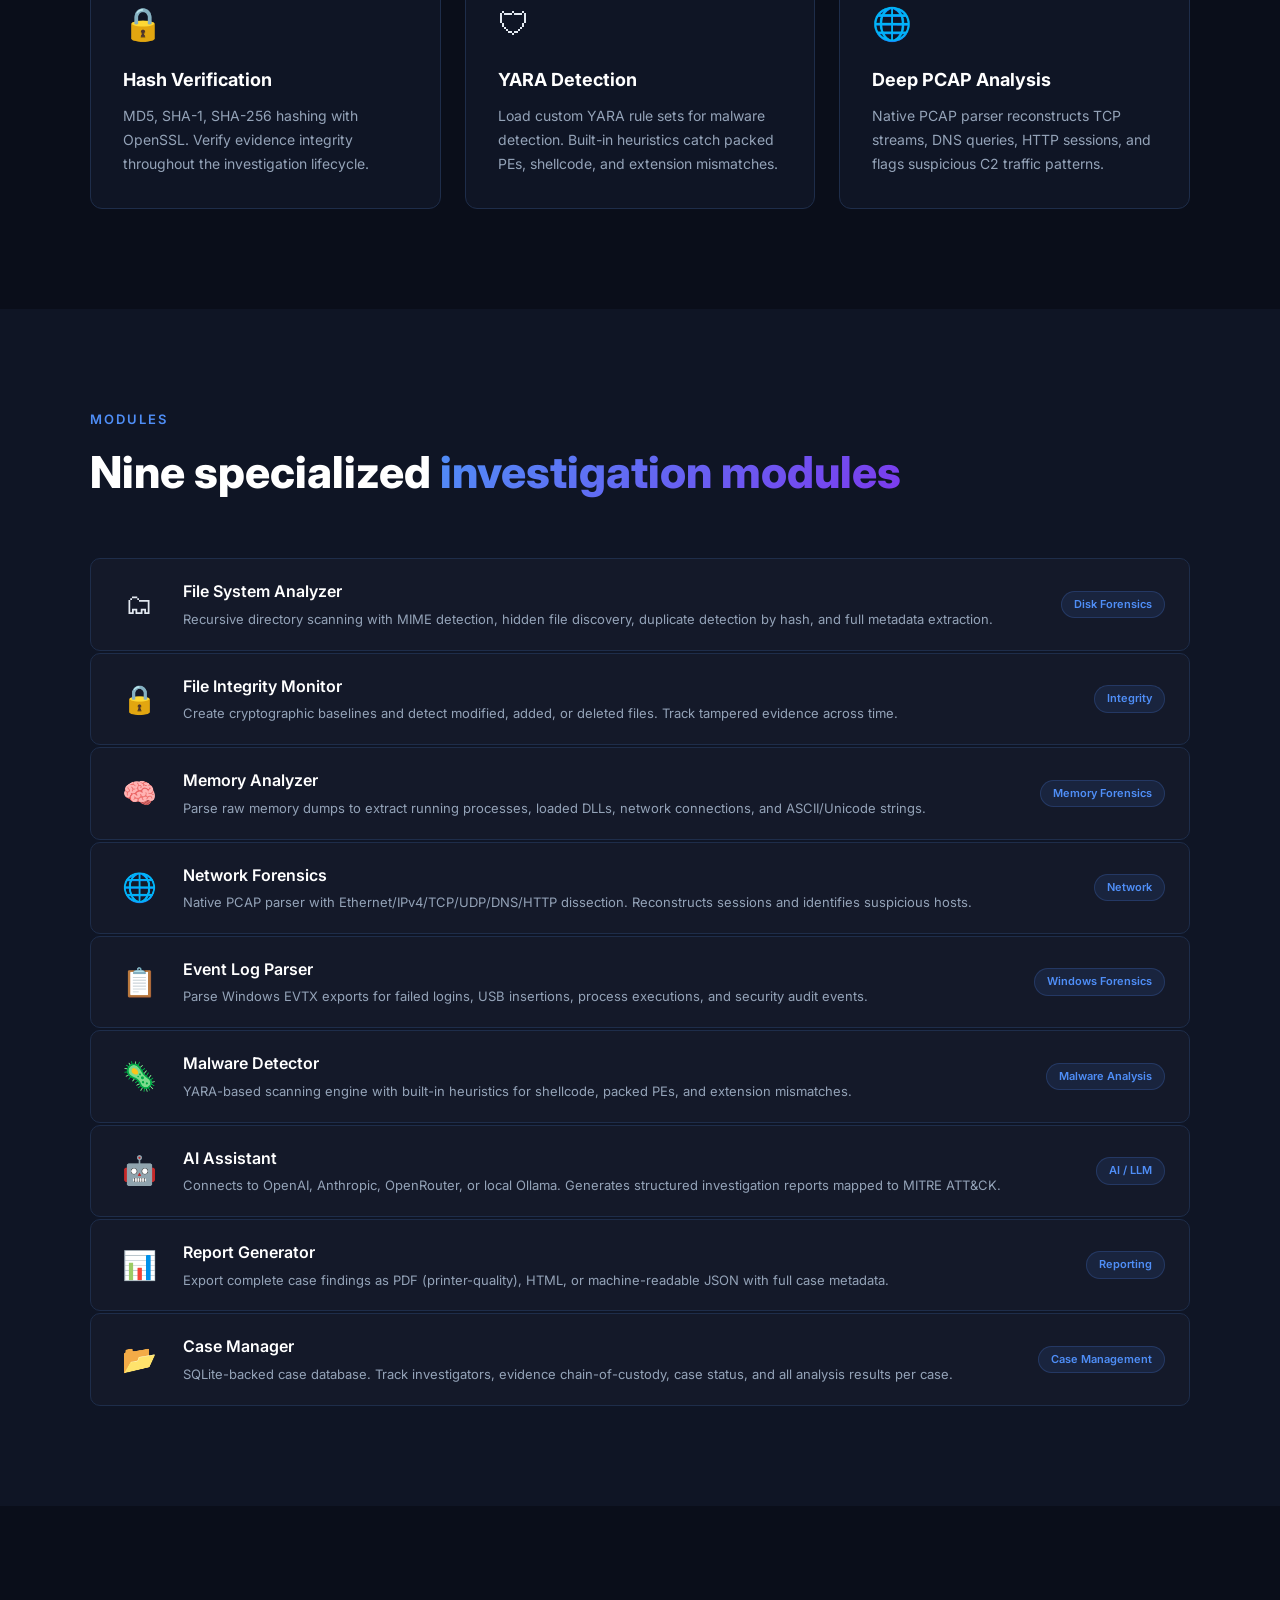
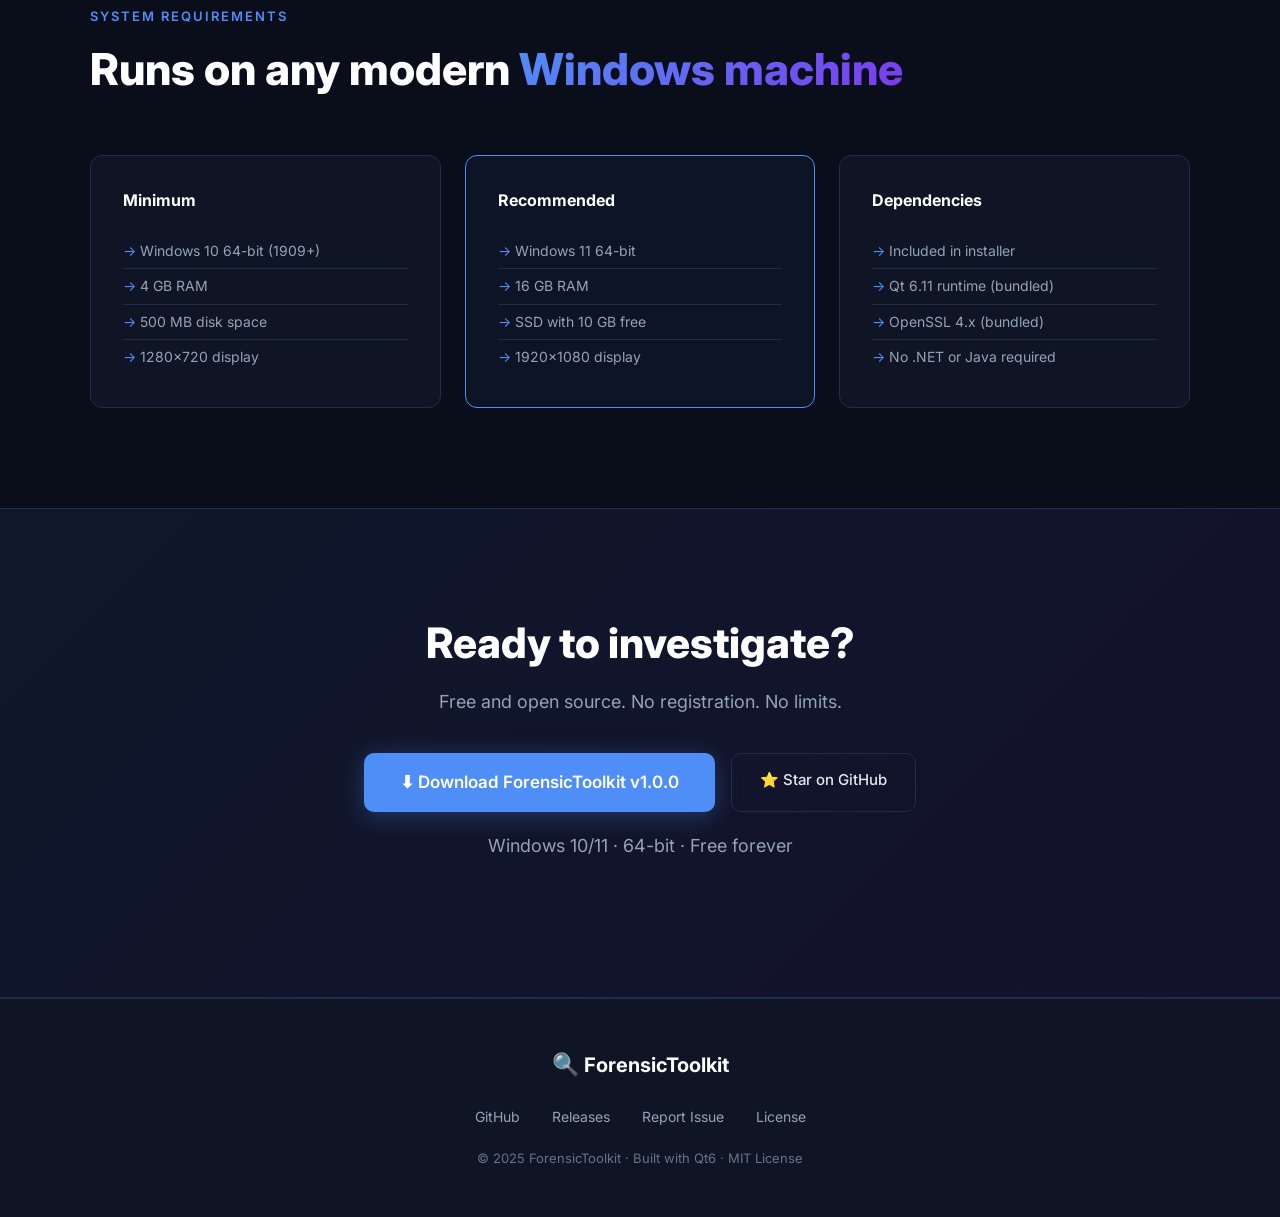
==== commit dd0d9f8e: "Fix logo nav link — proper anchor, clean markup, hover style" ====
--- a/docs/index.html
+++ b/docs/index.html
@@ -18,9 +18,11 @@
 <nav class="navbar">
   <div class="nav-inner">
     <div class="nav-logo">
-      <span class="logo-icon">🔍</span>
-      <span class="logo-text"><a href="#landing">ForensicToolkit</a></span>
-      <span class="logo-version">v1.0.0</span>
+      <a href="#" class="nav-logo-link">
+        <span class="logo-icon">🔍</span>
+        <span class="logo-text">ForensicToolkit</span>
+        <span class="logo-version">v1.0.0</span>
+      </a>
     </div>
     <ul class="nav-links">
       <li><a href="#features">Features</a></li>
@@ -36,7 +38,7 @@
 </nav>
 
 <!-- HERO -->
-<section class="hero" id="Landing">
+<section class="hero" id="landing">
   <div class="hero-bg-grid"></div>
   <div class="hero-inner">
     <div class="hero-badge">Open Source · Free · Windows 10/11</div>
--- a/docs/style.css
+++ b/docs/style.css
@@ -42,6 +42,12 @@
   height: 64px;
 }
 .nav-logo { display: flex; align-items: center; gap: 10px; }
+.nav-logo-link {
+  display: flex; align-items: center; gap: 10px;
+  text-decoration: none;
+}
+.nav-logo-link:hover .logo-text { color: var(--accent); }
+.nav-logo-link:hover { color: inherit; }
 .logo-icon { font-size: 22px; }
 .logo-text { font-size: 18px; font-weight: 700; color: #fff; }
 .logo-version {
